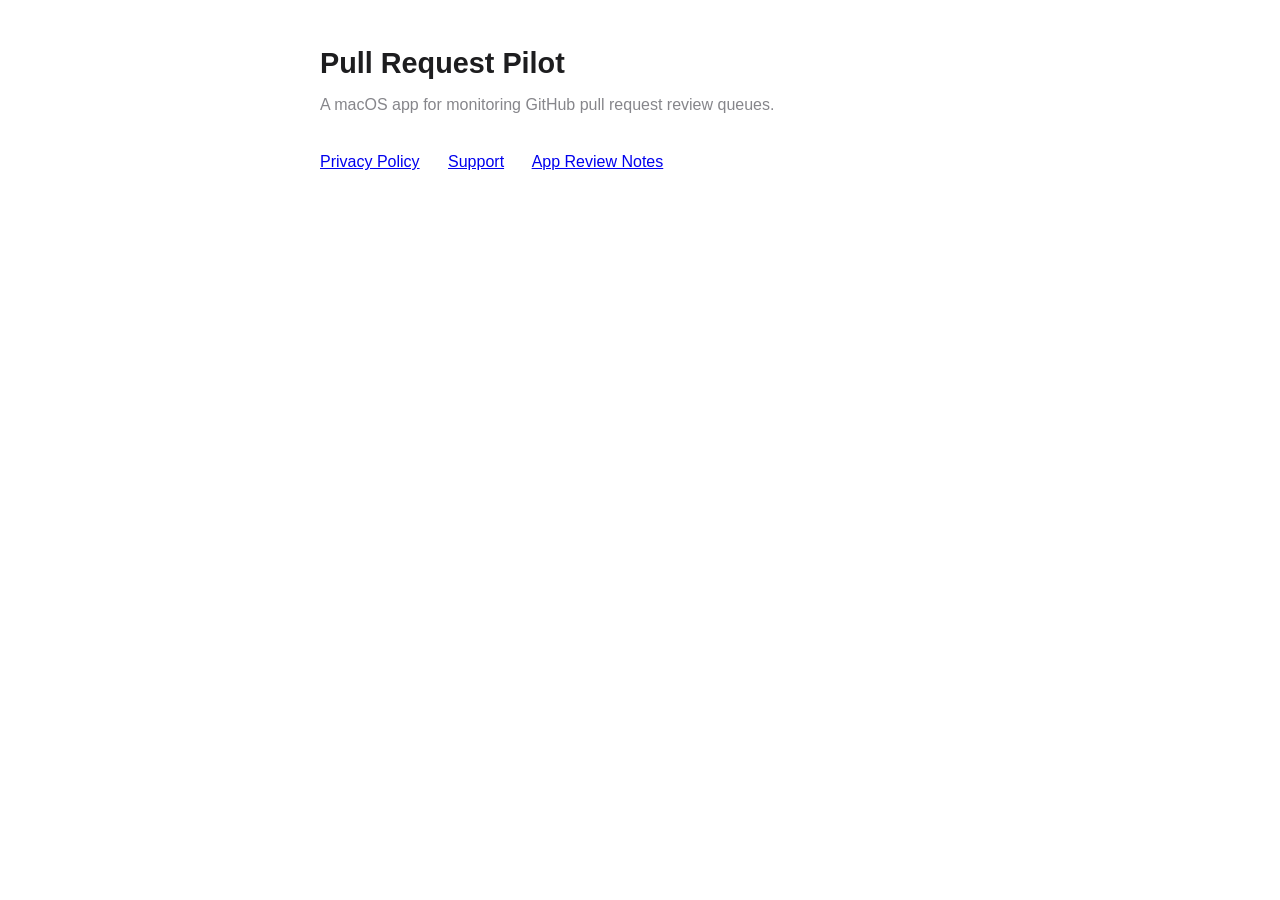
==== index.html @ c1b313c6 "Add App Review notes page with GitHub API compliance details Co-Authored-By: Claude Opus 4.6 (1M con" ====
<!DOCTYPE html>
<html lang="en">
<head>
    <meta charset="UTF-8">
    <meta name="viewport" content="width=device-width, initial-scale=1.0">
    <title>Pull Request Pilot</title>
    <style>
        :root { color-scheme: light dark; }
        body {
            font-family: -apple-system, BlinkMacSystemFont, "Segoe UI", Roboto, sans-serif;
            max-width: 640px;
            margin: 40px auto;
            padding: 0 20px;
            line-height: 1.6;
            color: #1d1d1f;
            background: #fff;
        }
        @media (prefers-color-scheme: dark) {
            body { color: #f5f5f7; background: #1d1d1f; }
            a { color: #6cb4ee; }
        }
        h1 { font-size: 1.8em; margin-bottom: 0.2em; }
        p.tagline { color: #86868b; margin-top: 0; }
        nav { margin: 2em 0; }
        nav a { margin-right: 1.5em; }
    </style>
</head>
<body>
    <h1>Pull Request Pilot</h1>
    <p class="tagline">A macOS app for monitoring GitHub pull request review queues.</p>
    <nav>
        <a href="privacy">Privacy Policy</a>
        <a href="support">Support</a>
        <a href="app-review">App Review Notes</a>
    </nav>
</body>
</html>
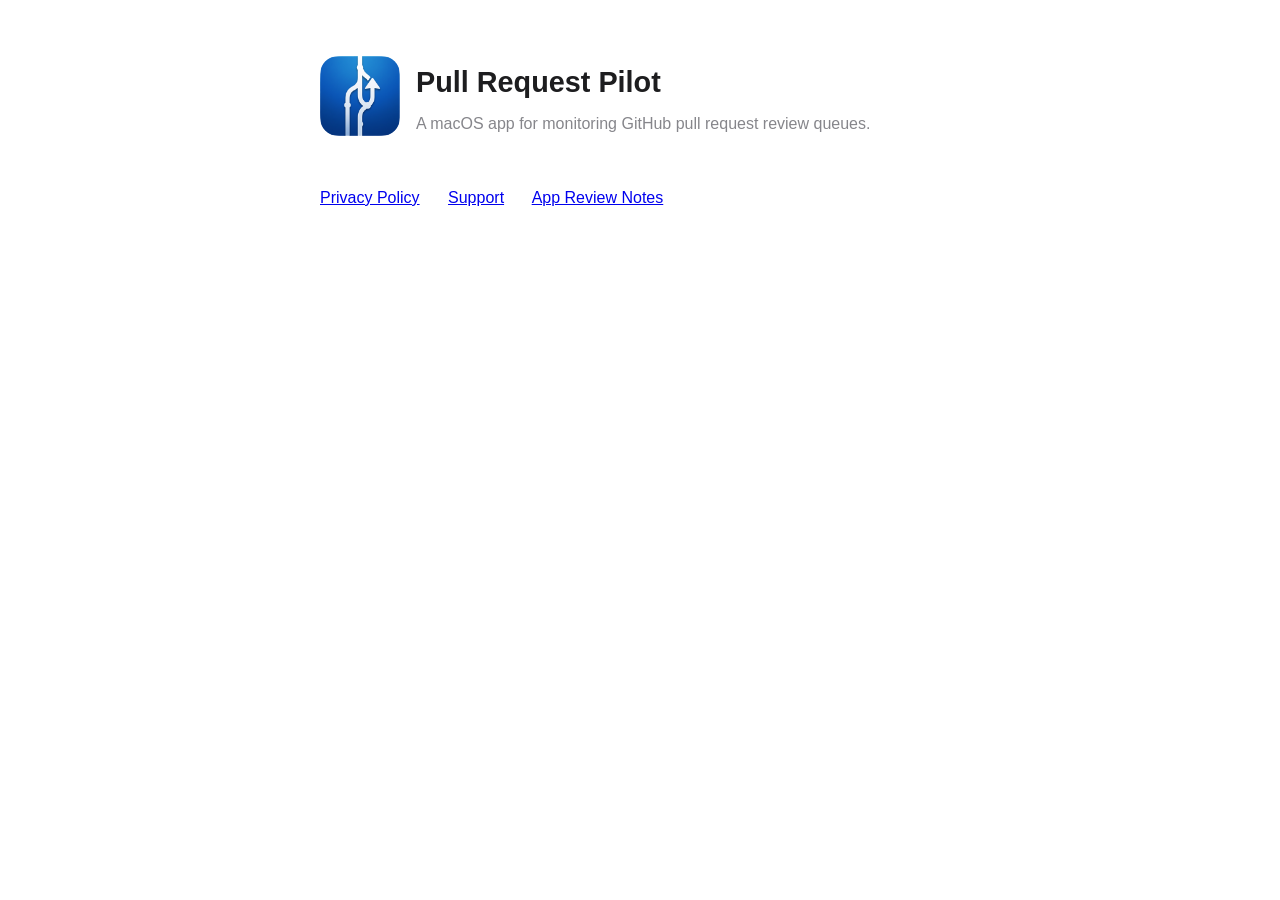
==== commit 244417a4: "Add app icon to landing page Co-Authored-By: Claude Opus 4.6 (1M context) <noreply@anthropic.com>" ====
--- a/index.html
+++ b/index.html
@@ -23,11 +23,18 @@
         p.tagline { color: #86868b; margin-top: 0; }
         nav { margin: 2em 0; }
         nav a { margin-right: 1.5em; }
+        .hero { display: flex; align-items: center; gap: 16px; margin-top: 1em; }
+        .hero img { width: 80px; height: 80px; border-radius: 18px; }
     </style>
 </head>
 <body>
-    <h1>Pull Request Pilot</h1>
-    <p class="tagline">A macOS app for monitoring GitHub pull request review queues.</p>
+    <div class="hero">
+        <img src="icon.png" alt="Pull Request Pilot icon" width="80" height="80">
+        <div>
+            <h1>Pull Request Pilot</h1>
+            <p class="tagline">A macOS app for monitoring GitHub pull request review queues.</p>
+        </div>
+    </div>
     <nav>
         <a href="privacy">Privacy Policy</a>
         <a href="support">Support</a>
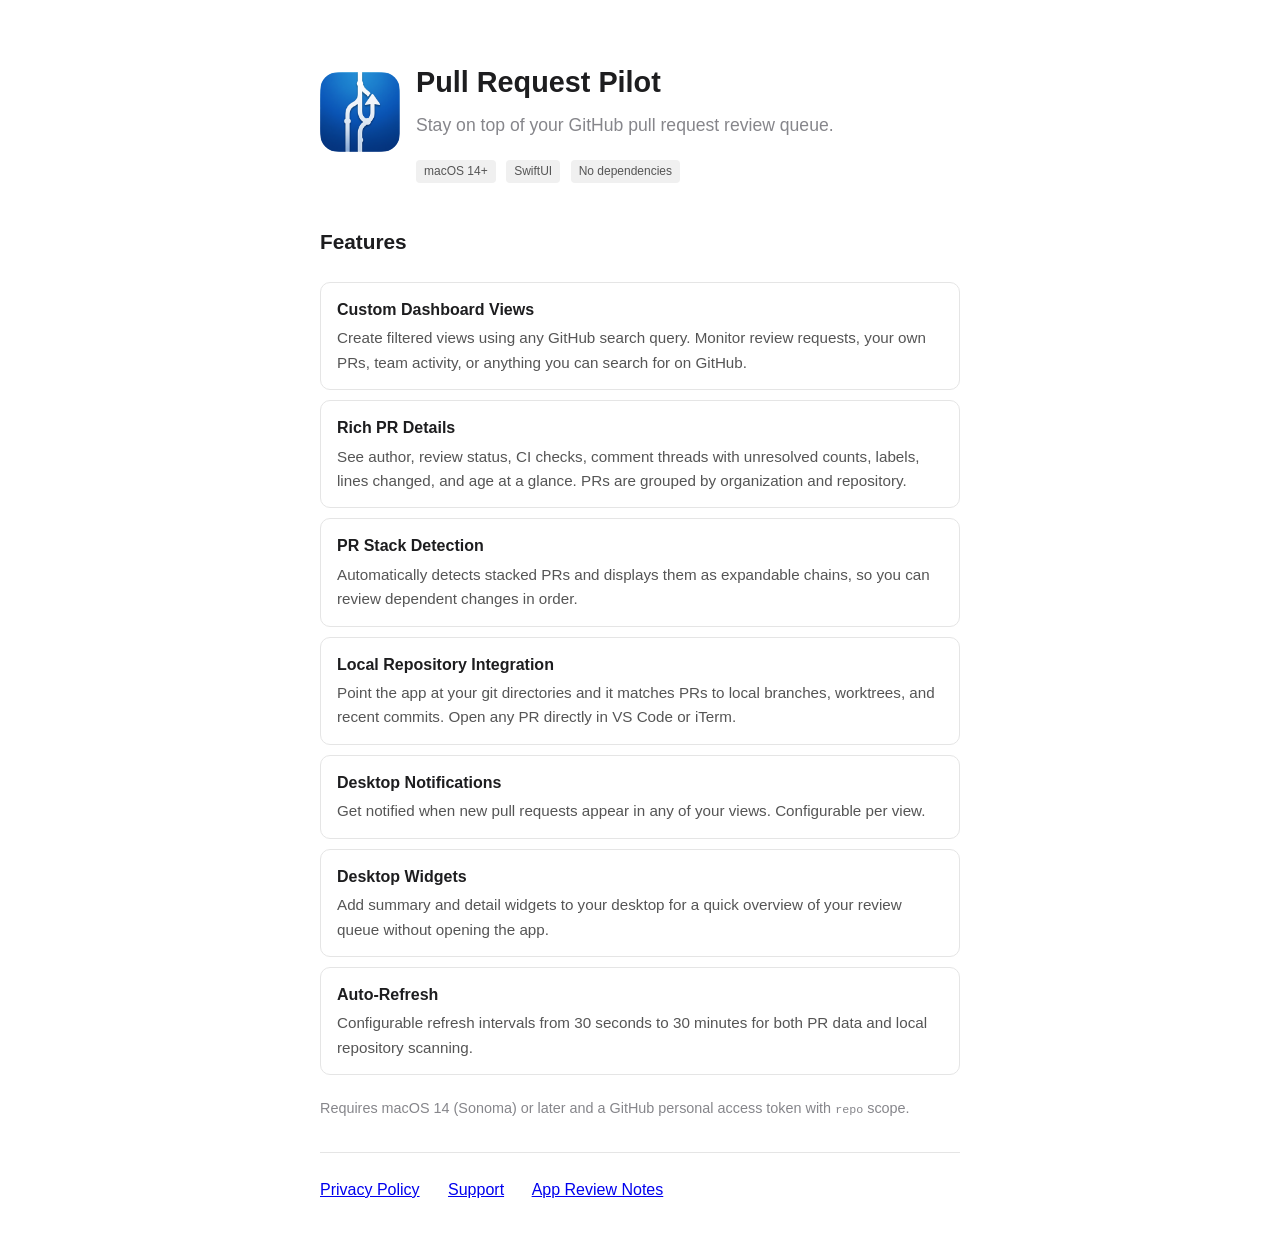
==== commit 59c8d65e: "Improve landing page with feature descriptions and app details Co-Authored-By: Claude Opus 4.6 (1M c" ====
--- a/index.html
+++ b/index.html
@@ -18,13 +18,42 @@
         @media (prefers-color-scheme: dark) {
             body { color: #f5f5f7; background: #1d1d1f; }
             a { color: #6cb4ee; }
+            .feature { border-color: #333; }
         }
         h1 { font-size: 1.8em; margin-bottom: 0.2em; }
-        p.tagline { color: #86868b; margin-top: 0; }
-        nav { margin: 2em 0; }
-        nav a { margin-right: 1.5em; }
+        h2 { font-size: 1.3em; margin-top: 2em; }
+        p.tagline { color: #86868b; margin-top: 0; font-size: 1.1em; }
         .hero { display: flex; align-items: center; gap: 16px; margin-top: 1em; }
         .hero img { width: 80px; height: 80px; border-radius: 18px; }
+        .badge { margin-top: 0.5em; }
+        .badge span {
+            display: inline-block;
+            font-size: 0.75em;
+            padding: 2px 8px;
+            border-radius: 4px;
+            background: #f0f0f0;
+            color: #555;
+            margin-right: 6px;
+        }
+        @media (prefers-color-scheme: dark) {
+            .badge span { background: #333; color: #aaa; }
+        }
+        .features { margin-top: 1.5em; }
+        .feature {
+            border: 1px solid #e5e5e5;
+            border-radius: 10px;
+            padding: 14px 16px;
+            margin-bottom: 10px;
+        }
+        .feature strong { display: block; margin-bottom: 4px; }
+        .feature p { margin: 0; font-size: 0.95em; color: #555; }
+        @media (prefers-color-scheme: dark) {
+            .feature p { color: #aaa; }
+        }
+        nav { margin: 2em 0; border-top: 1px solid #e5e5e5; padding-top: 1.5em; }
+        @media (prefers-color-scheme: dark) { nav { border-color: #333; } }
+        nav a { margin-right: 1.5em; }
+        .requirements { font-size: 0.9em; color: #86868b; margin-top: 1.5em; }
     </style>
 </head>
 <body>
@@ -32,9 +61,49 @@
         <img src="icon.png" alt="Pull Request Pilot icon" width="80" height="80">
         <div>
             <h1>Pull Request Pilot</h1>
-            <p class="tagline">A macOS app for monitoring GitHub pull request review queues.</p>
+            <p class="tagline">Stay on top of your GitHub pull request review queue.</p>
+            <div class="badge">
+                <span>macOS 14+</span>
+                <span>SwiftUI</span>
+                <span>No dependencies</span>
+            </div>
         </div>
     </div>
+
+    <h2>Features</h2>
+    <div class="features">
+        <div class="feature">
+            <strong>Custom Dashboard Views</strong>
+            <p>Create filtered views using any GitHub search query. Monitor review requests, your own PRs, team activity, or anything you can search for on GitHub.</p>
+        </div>
+        <div class="feature">
+            <strong>Rich PR Details</strong>
+            <p>See author, review status, CI checks, comment threads with unresolved counts, labels, lines changed, and age at a glance. PRs are grouped by organization and repository.</p>
+        </div>
+        <div class="feature">
+            <strong>PR Stack Detection</strong>
+            <p>Automatically detects stacked PRs and displays them as expandable chains, so you can review dependent changes in order.</p>
+        </div>
+        <div class="feature">
+            <strong>Local Repository Integration</strong>
+            <p>Point the app at your git directories and it matches PRs to local branches, worktrees, and recent commits. Open any PR directly in VS Code or iTerm.</p>
+        </div>
+        <div class="feature">
+            <strong>Desktop Notifications</strong>
+            <p>Get notified when new pull requests appear in any of your views. Configurable per view.</p>
+        </div>
+        <div class="feature">
+            <strong>Desktop Widgets</strong>
+            <p>Add summary and detail widgets to your desktop for a quick overview of your review queue without opening the app.</p>
+        </div>
+        <div class="feature">
+            <strong>Auto-Refresh</strong>
+            <p>Configurable refresh intervals from 30 seconds to 30 minutes for both PR data and local repository scanning.</p>
+        </div>
+    </div>
+
+    <p class="requirements">Requires macOS 14 (Sonoma) or later and a GitHub personal access token with <code>repo</code> scope.</p>
+
     <nav>
         <a href="privacy">Privacy Policy</a>
         <a href="support">Support</a>
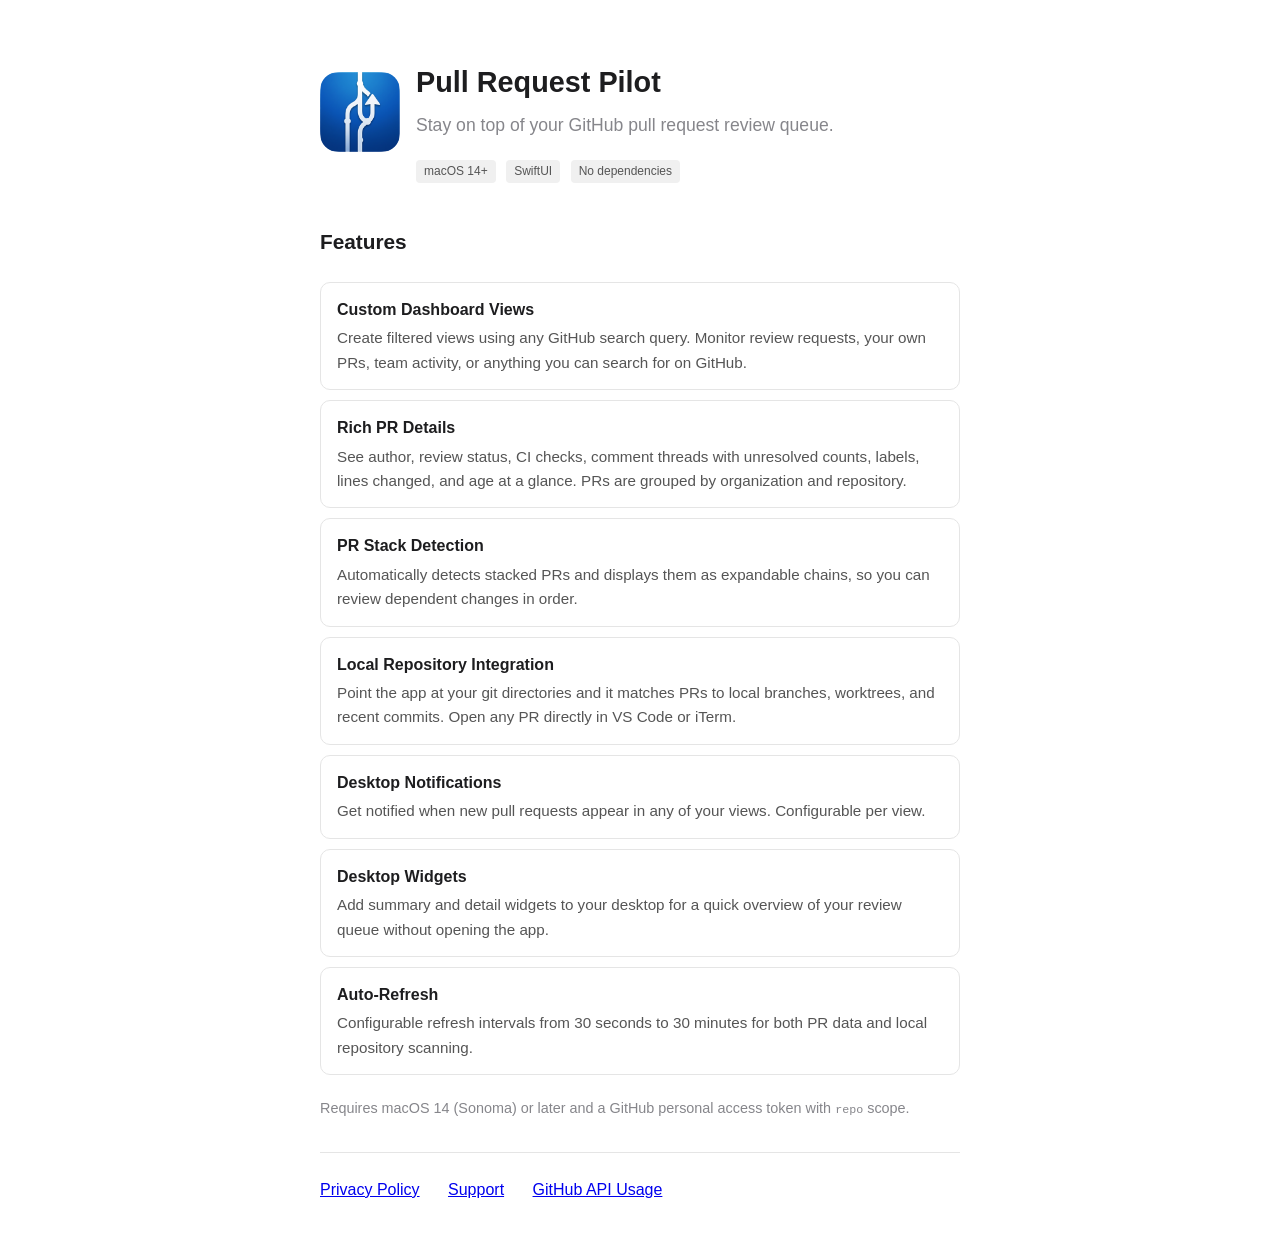
==== commit 90a87a03: "Rename App Review Notes to GitHub API Usage Co-Authored-By: Claude Opus 4.6 (1M context) <noreply@an" ====
--- a/index.html
+++ b/index.html
@@ -107,7 +107,7 @@
     <nav>
         <a href="privacy">Privacy Policy</a>
         <a href="support">Support</a>
-        <a href="app-review">App Review Notes</a>
+        <a href="app-review">GitHub API Usage</a>
     </nav>
 </body>
 </html>
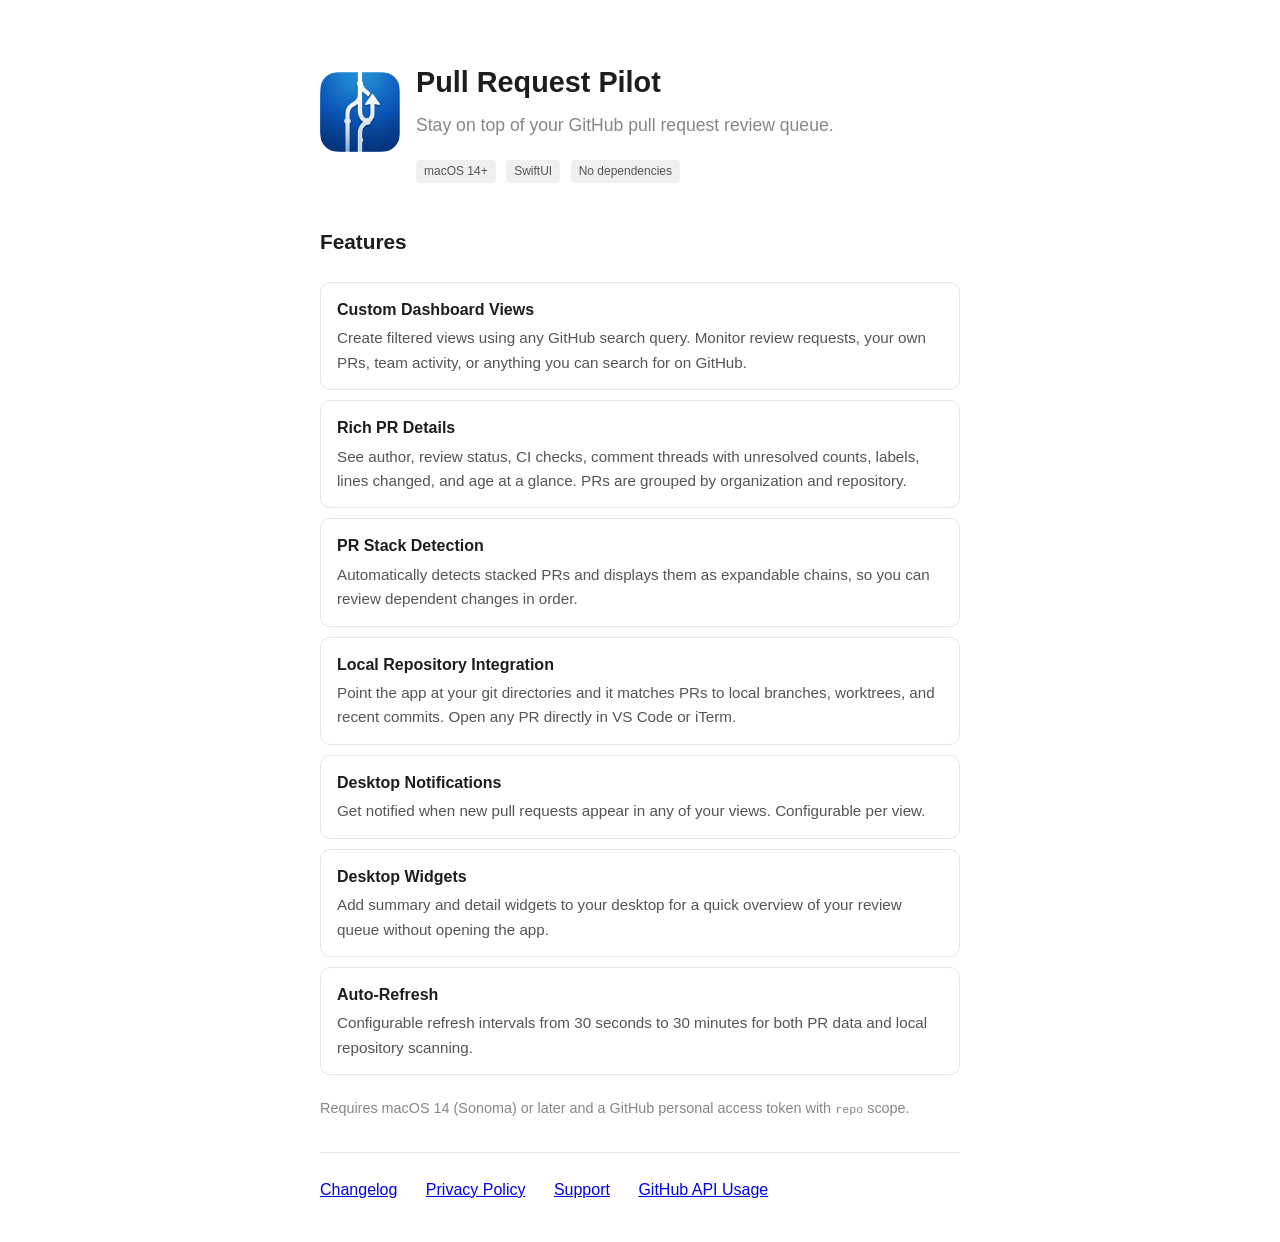
==== commit 07afb8b0: "Add changelog page and link from homepage Co-Authored-By: Claude Opus 4.6 (1M context) <noreply@anth" ====
--- a/index.html
+++ b/index.html
@@ -105,6 +105,7 @@
     <p class="requirements">Requires macOS 14 (Sonoma) or later and a GitHub personal access token with <code>repo</code> scope.</p>
 
     <nav>
+        <a href="changelog">Changelog</a>
         <a href="privacy">Privacy Policy</a>
         <a href="support">Support</a>
         <a href="app-review">GitHub API Usage</a>
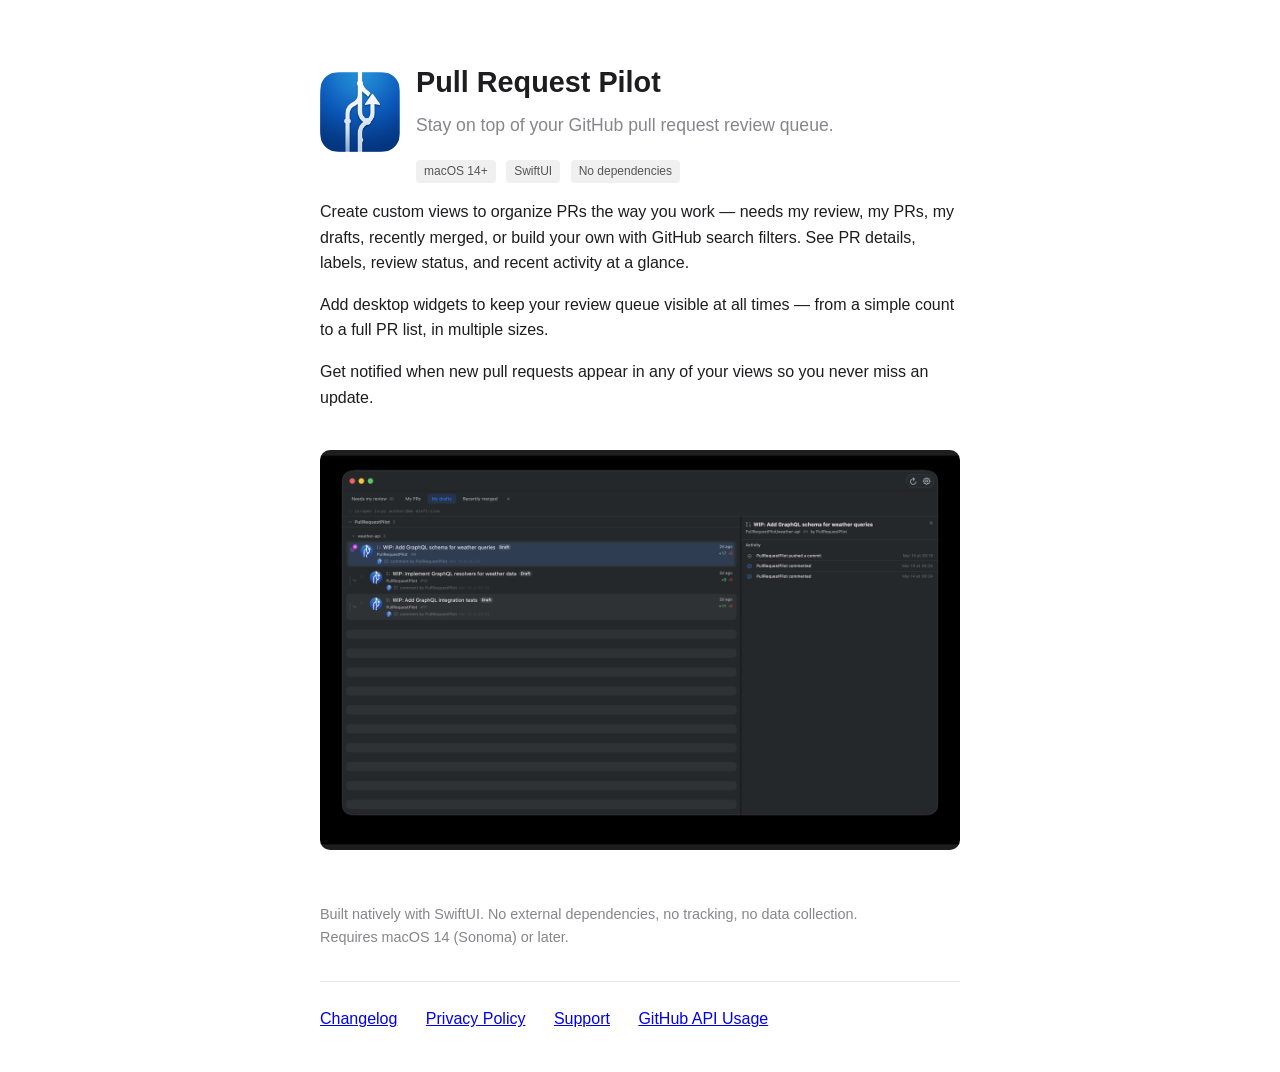
==== commit 898ecdd7: "Replace feature cards with App Store description and screenshot Co-Authored-By: Claude Opus 4.6 (1M " ====
--- a/index.html
+++ b/index.html
@@ -18,7 +18,6 @@
         @media (prefers-color-scheme: dark) {
             body { color: #f5f5f7; background: #1d1d1f; }
             a { color: #6cb4ee; }
-            .feature { border-color: #333; }
         }
         h1 { font-size: 1.8em; margin-bottom: 0.2em; }
         h2 { font-size: 1.3em; margin-top: 2em; }
@@ -38,18 +37,7 @@
         @media (prefers-color-scheme: dark) {
             .badge span { background: #333; color: #aaa; }
         }
-        .features { margin-top: 1.5em; }
-        .feature {
-            border: 1px solid #e5e5e5;
-            border-radius: 10px;
-            padding: 14px 16px;
-            margin-bottom: 10px;
-        }
-        .feature strong { display: block; margin-bottom: 4px; }
-        .feature p { margin: 0; font-size: 0.95em; color: #555; }
-        @media (prefers-color-scheme: dark) {
-            .feature p { color: #aaa; }
-        }
+        .screenshot { width: 100%; height: auto; border-radius: 10px; margin: 1.5em 0; }
         nav { margin: 2em 0; border-top: 1px solid #e5e5e5; padding-top: 1.5em; }
         @media (prefers-color-scheme: dark) { nav { border-color: #333; } }
         nav a { margin-right: 1.5em; }
@@ -70,39 +58,15 @@
         </div>
     </div>
 
-    <h2>Features</h2>
-    <div class="features">
-        <div class="feature">
-            <strong>Custom Dashboard Views</strong>
-            <p>Create filtered views using any GitHub search query. Monitor review requests, your own PRs, team activity, or anything you can search for on GitHub.</p>
-        </div>
-        <div class="feature">
-            <strong>Rich PR Details</strong>
-            <p>See author, review status, CI checks, comment threads with unresolved counts, labels, lines changed, and age at a glance. PRs are grouped by organization and repository.</p>
-        </div>
-        <div class="feature">
-            <strong>PR Stack Detection</strong>
-            <p>Automatically detects stacked PRs and displays them as expandable chains, so you can review dependent changes in order.</p>
-        </div>
-        <div class="feature">
-            <strong>Local Repository Integration</strong>
-            <p>Point the app at your git directories and it matches PRs to local branches, worktrees, and recent commits. Open any PR directly in VS Code or iTerm.</p>
-        </div>
-        <div class="feature">
-            <strong>Desktop Notifications</strong>
-            <p>Get notified when new pull requests appear in any of your views. Configurable per view.</p>
-        </div>
-        <div class="feature">
-            <strong>Desktop Widgets</strong>
-            <p>Add summary and detail widgets to your desktop for a quick overview of your review queue without opening the app.</p>
-        </div>
-        <div class="feature">
-            <strong>Auto-Refresh</strong>
-            <p>Configurable refresh intervals from 30 seconds to 30 minutes for both PR data and local repository scanning.</p>
-        </div>
-    </div>
+    <p>Create custom views to organize PRs the way you work — needs my review, my PRs, my drafts, recently merged, or build your own with GitHub search filters. See PR details, labels, review status, and recent activity at a glance.</p>
 
-    <p class="requirements">Requires macOS 14 (Sonoma) or later and a GitHub personal access token with <code>repo</code> scope.</p>
+    <p>Add desktop widgets to keep your review queue visible at all times — from a simple count to a full PR list, in multiple sizes.</p>
+
+    <p>Get notified when new pull requests appear in any of your views so you never miss an update.</p>
+
+    <img class="screenshot" src="screenshot.png" alt="Pull Request Pilot — PR list with detail panel" width="2880" height="1800">
+
+    <p class="requirements">Built natively with SwiftUI. No external dependencies, no tracking, no data collection.<br>Requires macOS 14 (Sonoma) or later.</p>
 
     <nav>
         <a href="changelog">Changelog</a>
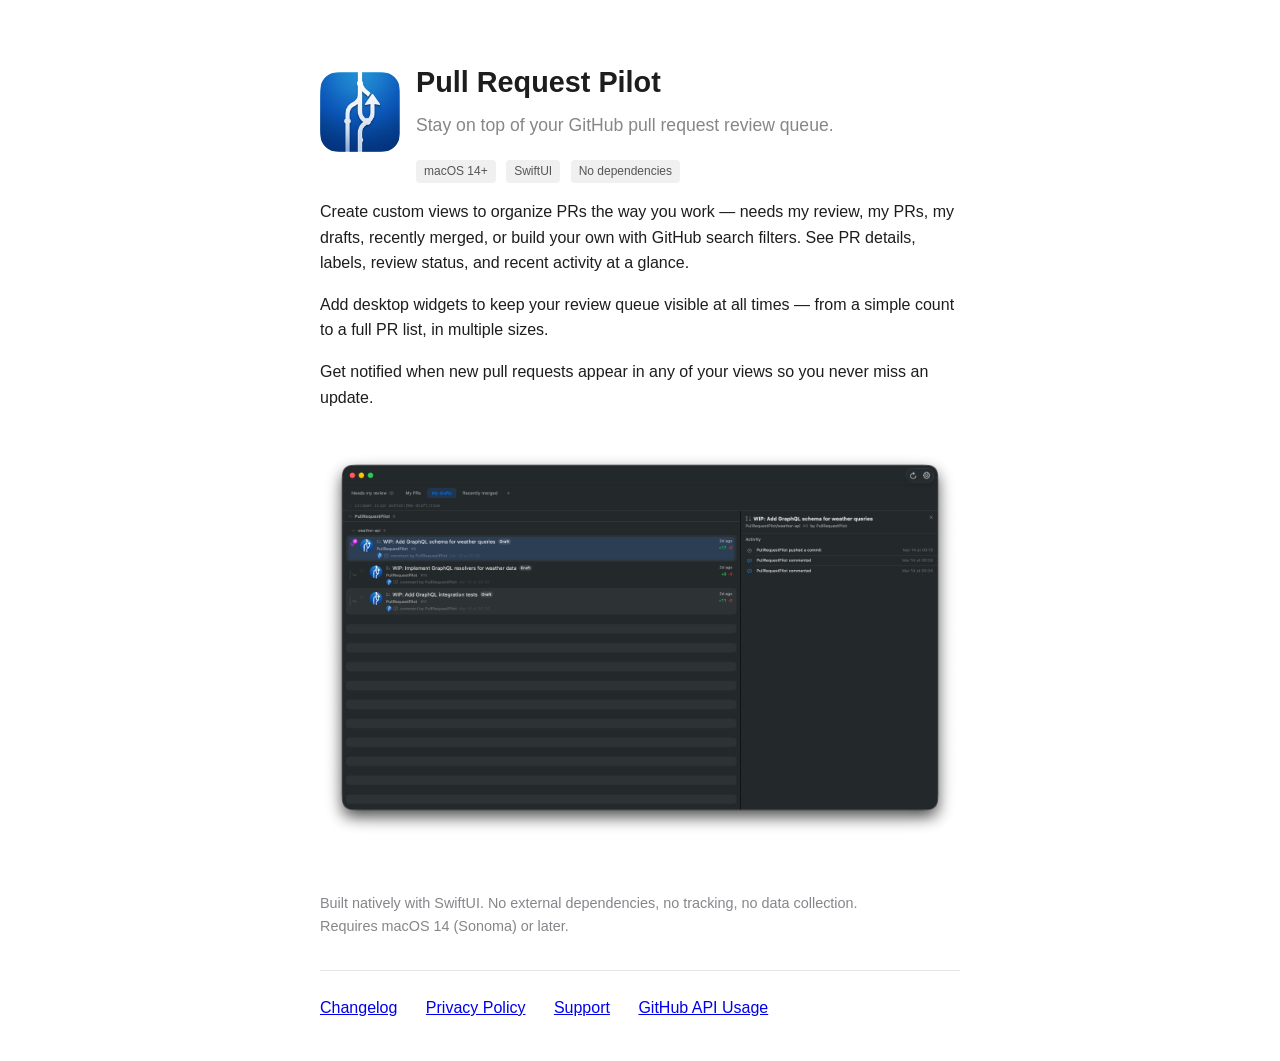
==== commit a74e9d50: "Standardize navigation and styling across all pages - Add back link and nav footer to all subpages -" ====
--- a/index.html
+++ b/index.html
@@ -72,7 +72,7 @@
         <a href="changelog">Changelog</a>
         <a href="privacy">Privacy Policy</a>
         <a href="support">Support</a>
-        <a href="app-review">GitHub API Usage</a>
+        <a href="github-api-usage">GitHub API Usage</a>
     </nav>
 </body>
 </html>
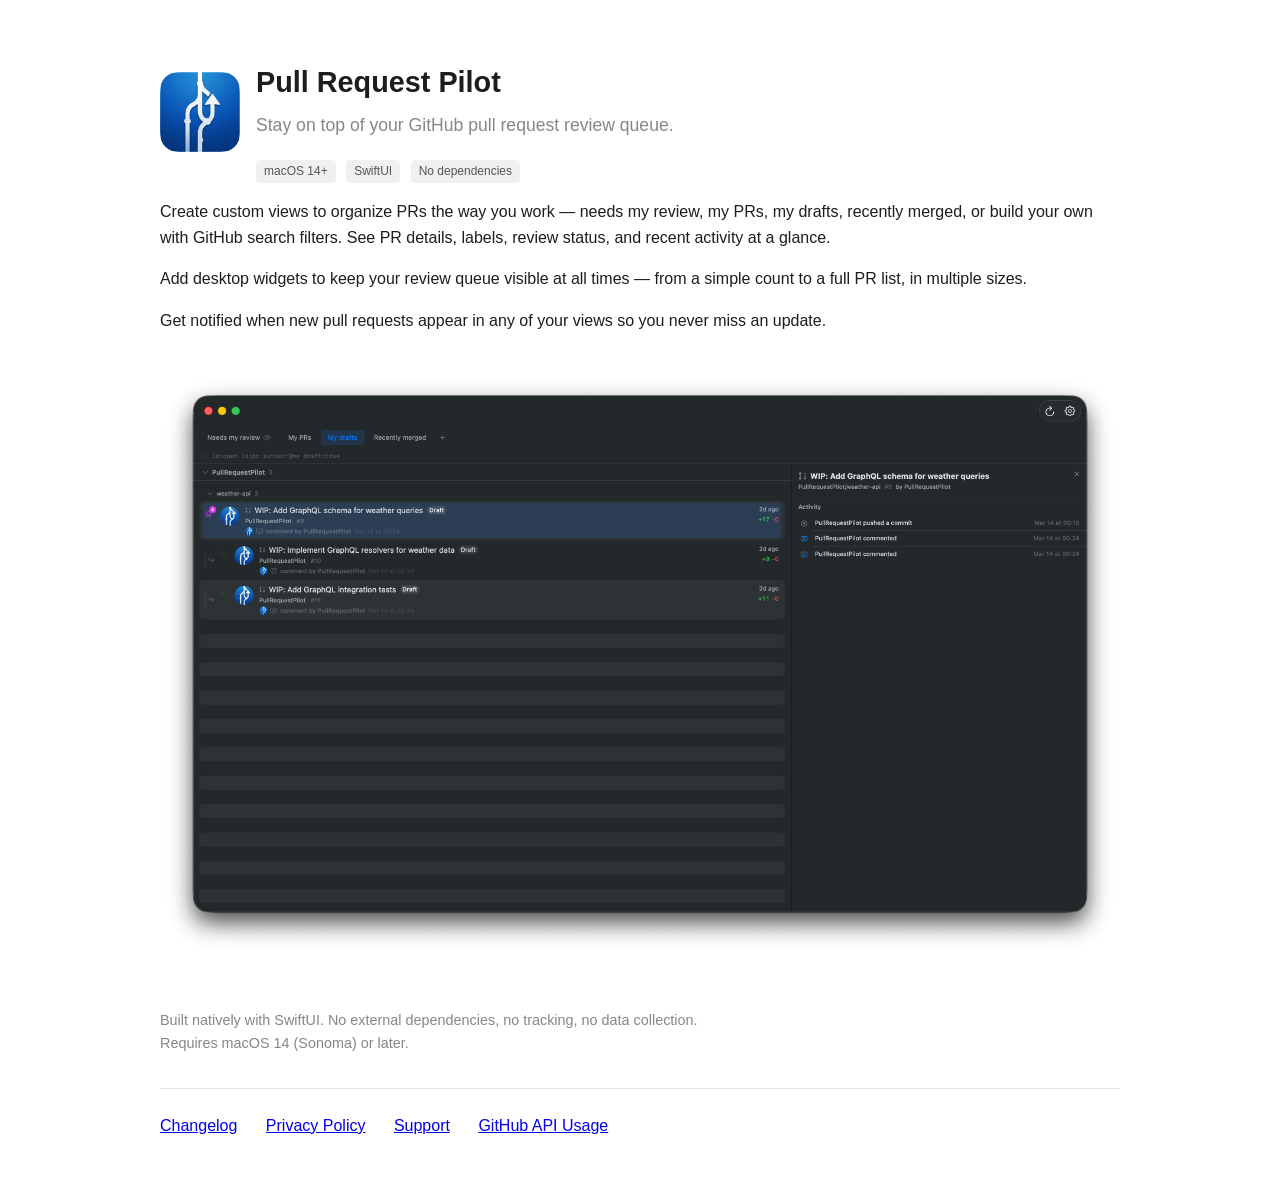
==== commit 8a9bd306: "Widen homepage for larger screenshot, remove redundant privacy link Co-Authored-By: Claude Opus 4.6 " ====
--- a/index.html
+++ b/index.html
@@ -8,7 +8,7 @@
         :root { color-scheme: light dark; }
         body {
             font-family: -apple-system, BlinkMacSystemFont, "Segoe UI", Roboto, sans-serif;
-            max-width: 640px;
+            max-width: 960px;
             margin: 40px auto;
             padding: 0 20px;
             line-height: 1.6;
